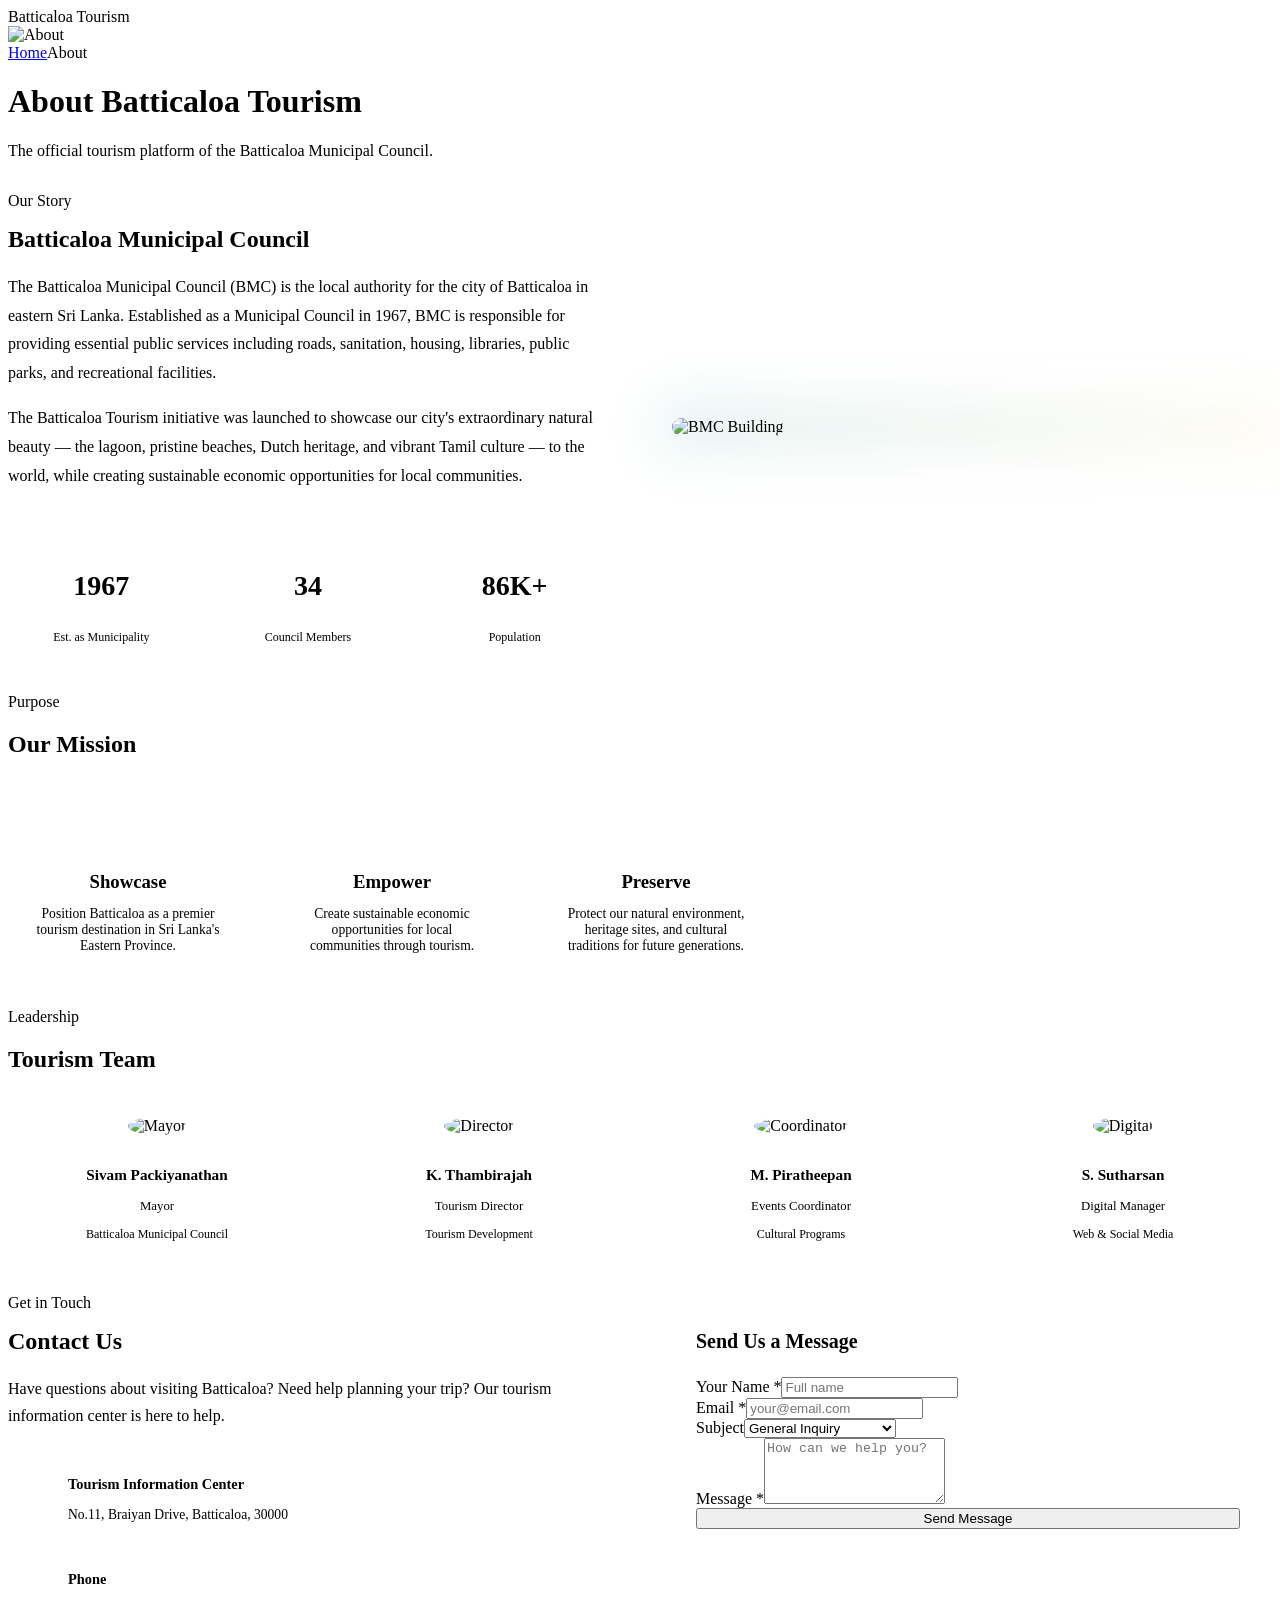
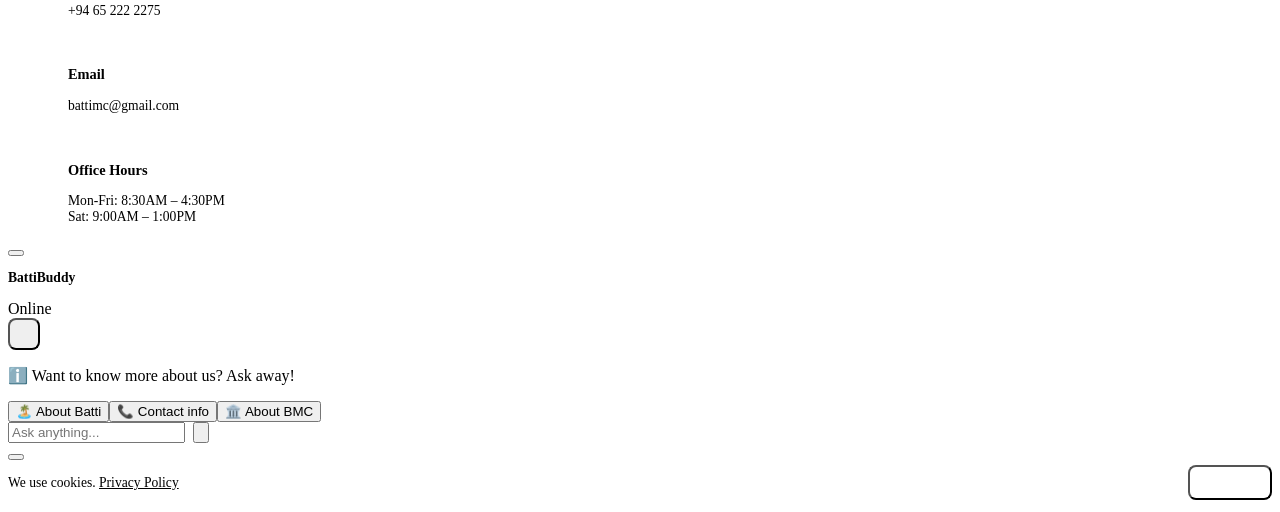
==== about.html @ 3c24117b "Add files via upload" ====
<!DOCTYPE html>
<html lang="en">
<head>
  <meta charset="UTF-8">
  <meta name="viewport" content="width=device-width, initial-scale=1.0">
  <title>About — Batticaloa Tourism</title>
  <link rel="icon" href="data:image/svg+xml,<svg xmlns='http://www.w3.org/2000/svg' viewBox='0 0 100 100'><text y='.9em' font-size='90'>🏝️</text></svg>">
  <link href="https://fonts.googleapis.com/css2?family=Playfair+Display:wght@400;500;600;700;900&display=swap" rel="stylesheet">
  <link href="https://fonts.googleapis.com/css2?family=Source+Sans+3:wght@300;400;500;600;700&display=swap" rel="stylesheet">
  <link rel="stylesheet" href="css/common.css">
</head>
<body>
<div id="loader"><div class="loader-ring"></div><div class="loader-text">Batticaloa Tourism</div></div>
<div id="nav-placeholder"></div>

<div class="page-hero">
  <div class="page-hero-bg"><img src="https://picsum.photos/seed/about-hero-batti/1920/800.jpg" alt="About"></div>
  <div class="page-hero-content">
    <div class="breadcrumb"><a href="index.html">Home</a><span class="iconify" data-icon="lucide:chevron-right" style="font-size:.75rem"></span>About</div>
    <h1>About <span class="text-gradient">Batticaloa Tourism</span></h1>
    <p style="color:var(--text-70);margin-top:.75rem">The official tourism platform of the Batticaloa Municipal Council.</p>
  </div>
</div>

<!-- About BMC -->
<section class="section section-bg-dark">
  <div class="section-container">
    <div style="display:grid;grid-template-columns:1fr 1fr;gap:4rem;align-items:center" class="reveal">
      <div>
        <p class="section-label">Our Story</p>
        <h2 class="section-title" style="text-align:left;margin-top:.75rem">Batticaloa <span class="gradient">Municipal Council</span></h2>
        <p style="color:var(--text-70);margin:1rem 0;line-height:1.8">The Batticaloa Municipal Council (BMC) is the local authority for the city of Batticaloa in eastern Sri Lanka. Established as a Municipal Council in 1967, BMC is responsible for providing essential public services including roads, sanitation, housing, libraries, public parks, and recreational facilities.</p>
        <p style="color:var(--text-70);line-height:1.8">The Batticaloa Tourism initiative was launched to showcase our city's extraordinary natural beauty — the lagoon, pristine beaches, Dutch heritage, and vibrant Tamil culture — to the world, while creating sustainable economic opportunities for local communities.</p>
        <div style="display:grid;grid-template-columns:repeat(3,1fr);gap:1.25rem;margin-top:2rem">
          <div style="text-align:center;padding:1.25rem;background:var(--bg-card);border:1px solid var(--border);border-radius:var(--radius-lg)"><p style="font-family:var(--font-display);font-size:1.75rem;font-weight:700;color:var(--primary-light)">1967</p><p style="font-size:.75rem;color:var(--text-30);margin-top:.25rem">Est. as Municipality</p></div>
          <div style="text-align:center;padding:1.25rem;background:var(--bg-card);border:1px solid var(--border);border-radius:var(--radius-lg)"><p style="font-family:var(--font-display);font-size:1.75rem;font-weight:700;color:var(--primary-light)">34</p><p style="font-size:.75rem;color:var(--text-30);margin-top:.25rem">Council Members</p></div>
          <div style="text-align:center;padding:1.25rem;background:var(--bg-card);border:1px solid var(--border);border-radius:var(--radius-lg)"><p style="font-family:var(--font-display);font-size:1.75rem;font-weight:700;color:var(--primary-light)">86K+</p><p style="font-size:.75rem;color:var(--text-30);margin-top:.25rem">Population</p></div>
        </div>
      </div>
      <div style="position:relative">
        <div style="position:absolute;inset:-1rem;background:linear-gradient(135deg,rgba(14,139,139,.12),rgba(251,191,36,.06));border-radius:1.5rem;filter:blur(25px)"></div>
        <img src="https://picsum.photos/seed/bmc-building/700/500.jpg" alt="BMC Building" style="position:relative;border-radius:1.25rem;width:100%;border:1px solid var(--border)">
      </div>
    </div>
  </div>
</section>

<!-- Our Mission -->
<section class="section section-bg-mid">
  <div class="section-container" style="max-width:48rem">
    <div class="section-header reveal"><p class="section-label">Purpose</p><h2 class="section-title">Our <span class="gradient">Mission</span></h2></div>
    <div style="display:grid;grid-template-columns:repeat(3,1fr);gap:1.5rem" class="reveal">
      <div class="card" style="padding:1.5rem;text-align:center">
        <div style="width:50px;height:50px;border-radius:1rem;background:var(--primary-dim);display:flex;align-items:center;justify-content:center;margin:0 auto 1rem"><span class="iconify text-2xl" data-icon="lucide:eye" style="color:var(--primary-light)"></span></div>
        <h3 style="font-weight:700;margin-bottom:.5rem">Showcase</h3>
        <p style="font-size:.85rem;color:var(--text-50)">Position Batticaloa as a premier tourism destination in Sri Lanka's Eastern Province.</p>
      </div>
      <div class="card" style="padding:1.5rem;text-align:center">
        <div style="width:50px;height:50px;border-radius:1rem;background:var(--primary-dim);display:flex;align-items:center;justify-content:center;margin:0 auto 1rem"><span class="iconify text-2xl" data-icon="lucide:heart-handshake" style="color:var(--primary-light)"></span></div>
        <h3 style="font-weight:700;margin-bottom:.5rem">Empower</h3>
        <p style="font-size:.85rem;color:var(--text-50)">Create sustainable economic opportunities for local communities through tourism.</p>
      </div>
      <div class="card" style="padding:1.5rem;text-align:center">
        <div style="width:50px;height:50px;border-radius:1rem;background:var(--primary-dim);display:flex;align-items:center;justify-content:center;margin:0 auto 1rem"><span class="iconify text-2xl" data-icon="lucide:shield-check" style="color:var(--primary-light)"></span></div>
        <h3 style="font-weight:700;margin-bottom:.5rem">Preserve</h3>
        <p style="font-size:.85rem;color:var(--text-50)">Protect our natural environment, heritage sites, and cultural traditions for future generations.</p>
      </div>
    </div>
  </div>
</section>

<!-- Team -->
<section class="section section-bg-dark">
  <div class="section-container">
    <div class="section-header reveal"><p class="section-label">Leadership</p><h2 class="section-title">Tourism <span class="gradient">Team</span></h2></div>
    <div style="display:grid;grid-template-columns:repeat(4,1fr);gap:1.5rem" class="reveal">
      <div class="card" style="padding:1.5rem;text-align:center">
        <img src="https://picsum.photos/seed/team-mayor/200/200.jpg" alt="Mayor" style="width:80px;height:80px;border-radius:50%;object-fit:cover;margin:0 auto 1rem;border:3px solid var(--border)">
        <h3 style="font-weight:700;font-size:.95rem">Sivam Packiyanathan</h3>
        <p style="font-size:.8rem;color:var(--primary-light);margin-top:.25rem">Mayor</p>
        <p style="font-size:.75rem;color:var(--text-30);margin-top:.25rem">Batticaloa Municipal Council</p>
      </div>
      <div class="card" style="padding:1.5rem;text-align:center">
        <img src="https://picsum.photos/seed/team-director/200/200.jpg" alt="Director" style="width:80px;height:80px;border-radius:50%;object-fit:cover;margin:0 auto 1rem;border:3px solid var(--border)">
        <h3 style="font-weight:700;font-size:.95rem">K. Thambirajah</h3>
        <p style="font-size:.8rem;color:var(--primary-light);margin-top:.25rem">Tourism Director</p>
        <p style="font-size:.75rem;color:var(--text-30);margin-top:.25rem">Tourism Development</p>
      </div>
      <div class="card" style="padding:1.5rem;text-align:center">
        <img src="https://picsum.photos/seed/team-coordinator/200/200.jpg" alt="Coordinator" style="width:80px;height:80px;border-radius:50%;object-fit:cover;margin:0 auto 1rem;border:3px solid var(--border)">
        <h3 style="font-weight:700;font-size:.95rem">M. Piratheepan</h3>
        <p style="font-size:.8rem;color:var(--primary-light);margin-top:.25rem">Events Coordinator</p>
        <p style="font-size:.75rem;color:var(--text-30);margin-top:.25rem">Cultural Programs</p>
      </div>
      <div class="card" style="padding:1.5rem;text-align:center">
        <img src="https://picsum.photos/seed/team-digital/200/200.jpg" alt="Digital" style="width:80px;height:80px;border-radius:50%;object-fit:cover;margin:0 auto 1rem;border:3px solid var(--border)">
        <h3 style="font-weight:700;font-size:.95rem">S. Sutharsan</h3>
        <p style="font-size:.8rem;color:var(--primary-light);margin-top:.25rem">Digital Manager</p>
        <p style="font-size:.75rem;color:var(--text-30);margin-top:.25rem">Web & Social Media</p>
      </div>
    </div>
  </div>
</section>

<!-- Contact -->
<section class="section section-bg-mid" id="contact">
  <div class="section-container">
    <div style="display:grid;grid-template-columns:1fr 1fr;gap:3rem" class="reveal">
      <div>
        <p class="section-label">Get in Touch</p>
        <h2 class="section-title" style="text-align:left;margin-top:.75rem">Contact <span class="gradient">Us</span></h2>
        <p style="color:var(--text-70);margin:1rem 0 2rem;line-height:1.7">Have questions about visiting Batticaloa? Need help planning your trip? Our tourism information center is here to help.</p>
        <div style="display:flex;flex-direction:column;gap:1.25rem">
          <div style="display:flex;align-items:flex-start;gap:1rem">
            <div style="width:44px;height:44px;border-radius:.75rem;background:var(--primary-dim);display:flex;align-items:center;justify-content:center;flex-shrink:0"><span class="iconify text-lg" data-icon="lucide:map-pin" style="color:var(--primary-light)"></span></div>
            <div><p style="font-weight:600;font-size:.9rem">Tourism Information Center</p><p style="font-size:.85rem;color:var(--text-50)">No.11, Braiyan Drive, Batticaloa, 30000</p></div>
          </div>
          <div style="display:flex;align-items:flex-start;gap:1rem">
            <div style="width:44px;height:44px;border-radius:.75rem;background:var(--primary-dim);display:flex;align-items:center;justify-content:center;flex-shrink:0"><span class="iconify text-lg" data-icon="lucide:phone" style="color:var(--primary-light)"></span></div>
            <div><p style="font-weight:600;font-size:.9rem">Phone</p><p style="font-size:.85rem;color:var(--text-50)">+94 65 222 2275</p></div>
          </div>
          <div style="display:flex;align-items:flex-start;gap:1rem">
            <div style="width:44px;height:44px;border-radius:.75rem;background:var(--primary-dim);display:flex;align-items:center;justify-content:center;flex-shrink:0"><span class="iconify text-lg" data-icon="lucide:mail" style="color:var(--primary-light)"></span></div>
            <div><p style="font-weight:600;font-size:.9rem">Email</p><p style="font-size:.85rem;color:var(--text-50)">battimc@gmail.com</p></div>
          </div>
          <div style="display:flex;align-items:flex-start;gap:1rem">
            <div style="width:44px;height:44px;border-radius:.75rem;background:var(--primary-dim);display:flex;align-items:center;justify-content:center;flex-shrink:0"><span class="iconify text-lg" data-icon="lucide:clock" style="color:var(--primary-light)"></span></div>
            <div><p style="font-weight:600;font-size:.9rem">Office Hours</p><p style="font-size:.85rem;color:var(--text-50)">Mon-Fri: 8:30AM – 4:30PM<br>Sat: 9:00AM – 1:00PM</p></div>
          </div>
        </div>
      </div>
      <div class="card" style="padding:2rem">
        <h3 style="font-family:var(--font-display);font-size:1.25rem;font-weight:700;margin-bottom:1.5rem">Send Us a Message</h3>
        <div class="form-group"><label class="form-label">Your Name *</label><input type="text" class="form-input" placeholder="Full name" required></div>
        <div class="form-group"><label class="form-label">Email *</label><input type="email" class="form-input" placeholder="your@email.com" required></div>
        <div class="form-group"><label class="form-label">Subject</label><select class="form-select"><option>General Inquiry</option><option>Trip Planning Help</option><option>Events Information</option><option>Partnership / Media</option><option>Complaint / Feedback</option></select></div>
        <div class="form-group"><label class="form-label">Message *</label><textarea class="form-textarea" rows="4" placeholder="How can we help you?" required></textarea></div>
        <button class="btn btn-primary" style="width:100%;justify-content:center" onclick="this.textContent='Message Sent! ✅';this.disabled=true;this.style.background='var(--primary-mid)'">Send Message</button>
      </div>
    </div>
  </div>
</section>

<div id="footer-placeholder"></div>
<button class="ai-fab" id="aiFab" aria-label="AI Travel Assistant"><span class="ai-fab-pulse"></span><span class="iconify" id="aiFabIcon" data-icon="lucide:bot"></span></button>
<div class="ai-chat" id="aiChat"><div class="ai-header"><div class="ai-header-left"><div class="ai-avatar"><span class="iconify text-white text-sm" data-icon="lucide:bot"></span></div><div><p style="font-weight:600;font-size:.85rem">BattiBuddy</p><div class="ai-status"><span class="ai-status-dot"></span>Online</div></div></div><button onclick="toggleAI()" style="width:32px;height:32px;border-radius:8px;display:flex;align-items:center;justify-content:center;color:var(--text-50)"><span class="iconify" data-icon="lucide:x"></span></button></div><div class="ai-messages" id="aiMessages"><div class="ai-msg bot"><p>ℹ️ Want to know more about us? Ask away!</p></div></div><div class="ai-suggestions" id="aiSuggestions"><button class="ai-chip" onclick="sendAI('Tell me about Batticaloa')">🏝️ About Batti</button><button class="ai-chip" onclick="sendAI('How do I contact you?')">📞 Contact info</button><button class="ai-chip" onclick="sendAI('Who runs this website?')">🏛️ About BMC</button></div><div class="ai-input-bar"><form onsubmit="handleAISend(event)" style="display:flex;gap:.5rem;width:100%"><input type="text" id="aiInput" placeholder="Ask anything..." class="ai-input"><button type="submit" class="ai-send"><span class="iconify text-white" data-icon="lucide:send"></span></button></form></div></div>
<button class="back-top" id="backTop"><span class="iconify" data-icon="lucide:chevron-up"></span></button>
<div class="cookie-bar" id="cookieBar"><div style="max-width:80rem;margin:0 auto;display:flex;align-items:center;justify-content:space-between;gap:1rem;flex-wrap:wrap"><p style="font-size:.85rem;color:var(--text-50)">We use cookies. <a href="#" style="color:var(--primary-light);text-decoration:underline">Privacy Policy</a></p><button style="padding:.5rem 1.25rem;background:var(--primary);color:#fff;font-size:.85rem;font-weight:600;border-radius:.5rem;cursor:pointer">Got it!</button></div></div>

<script src="https://code.iconify.design/3/3.1.0/iconify.min.js"></script>
<script src="js/common.js"></script>
<script src="js/ai-chat.js"></script>
</body>
</html>
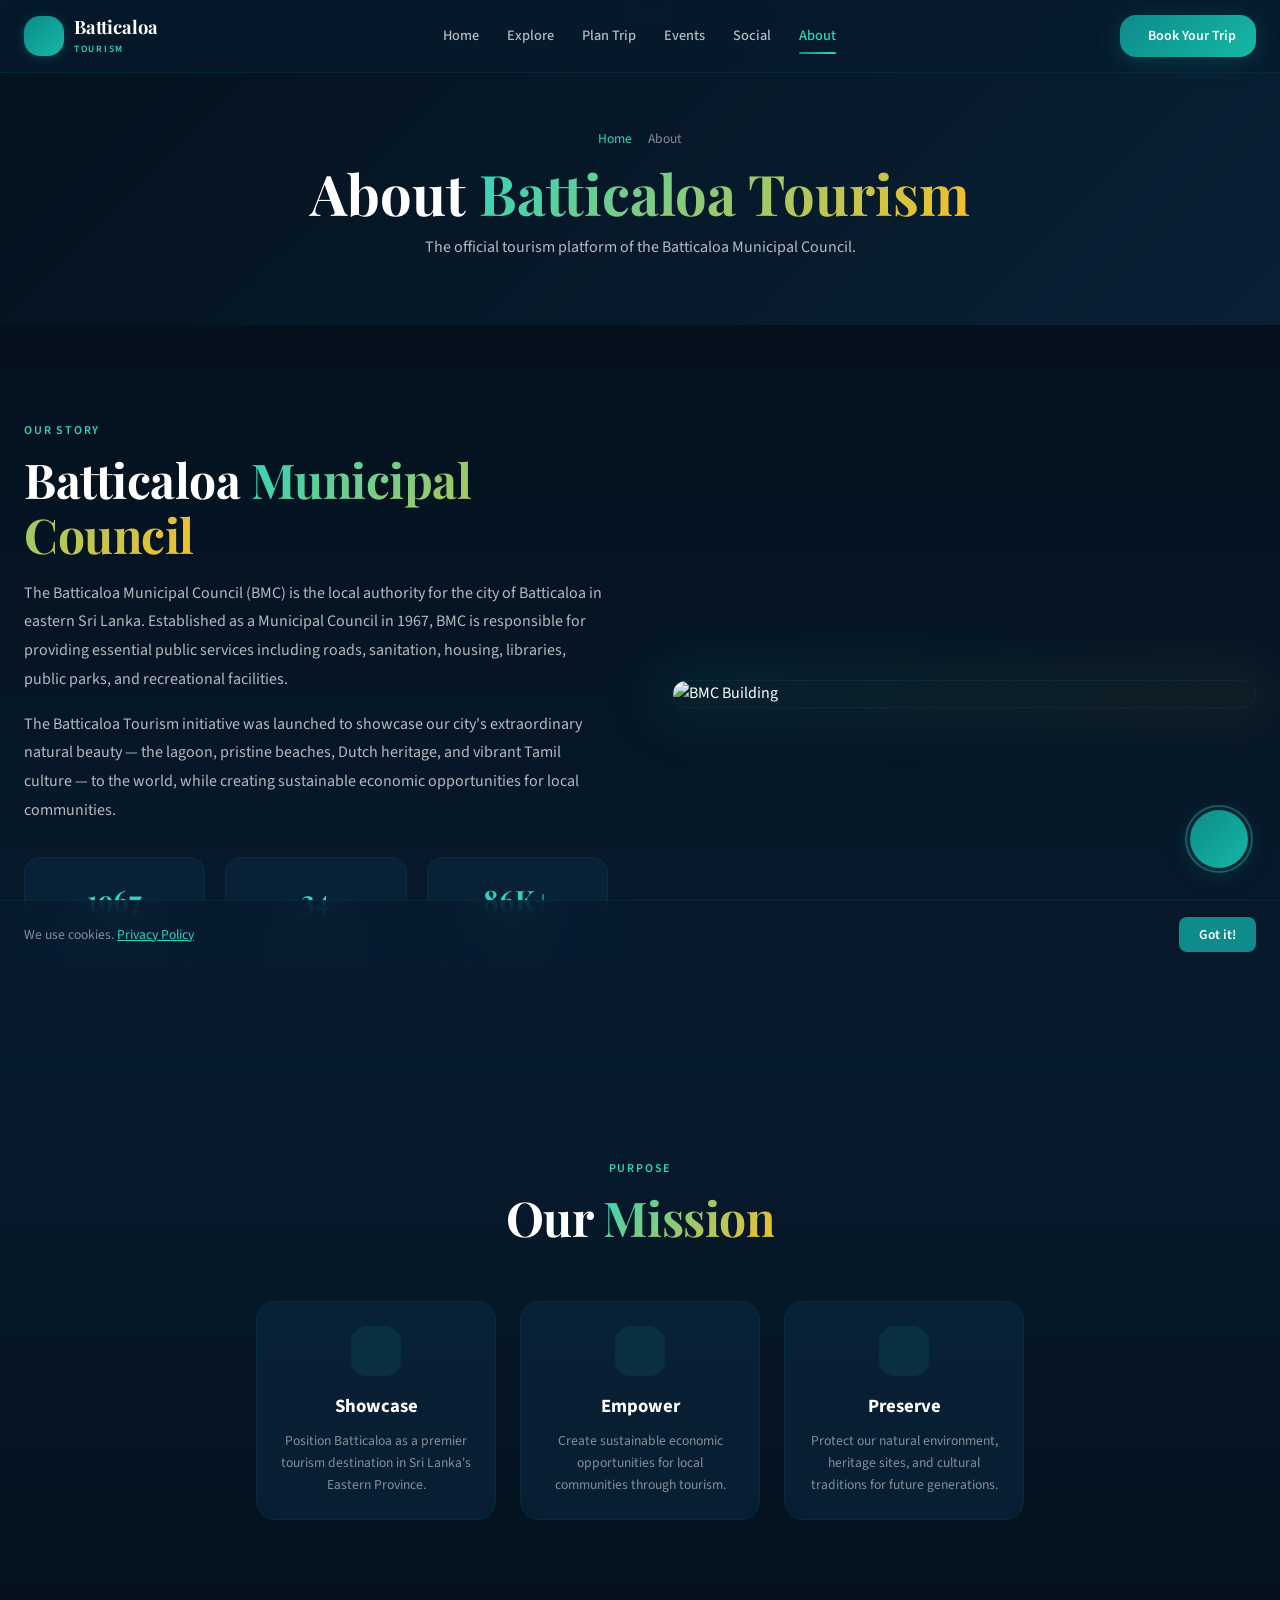
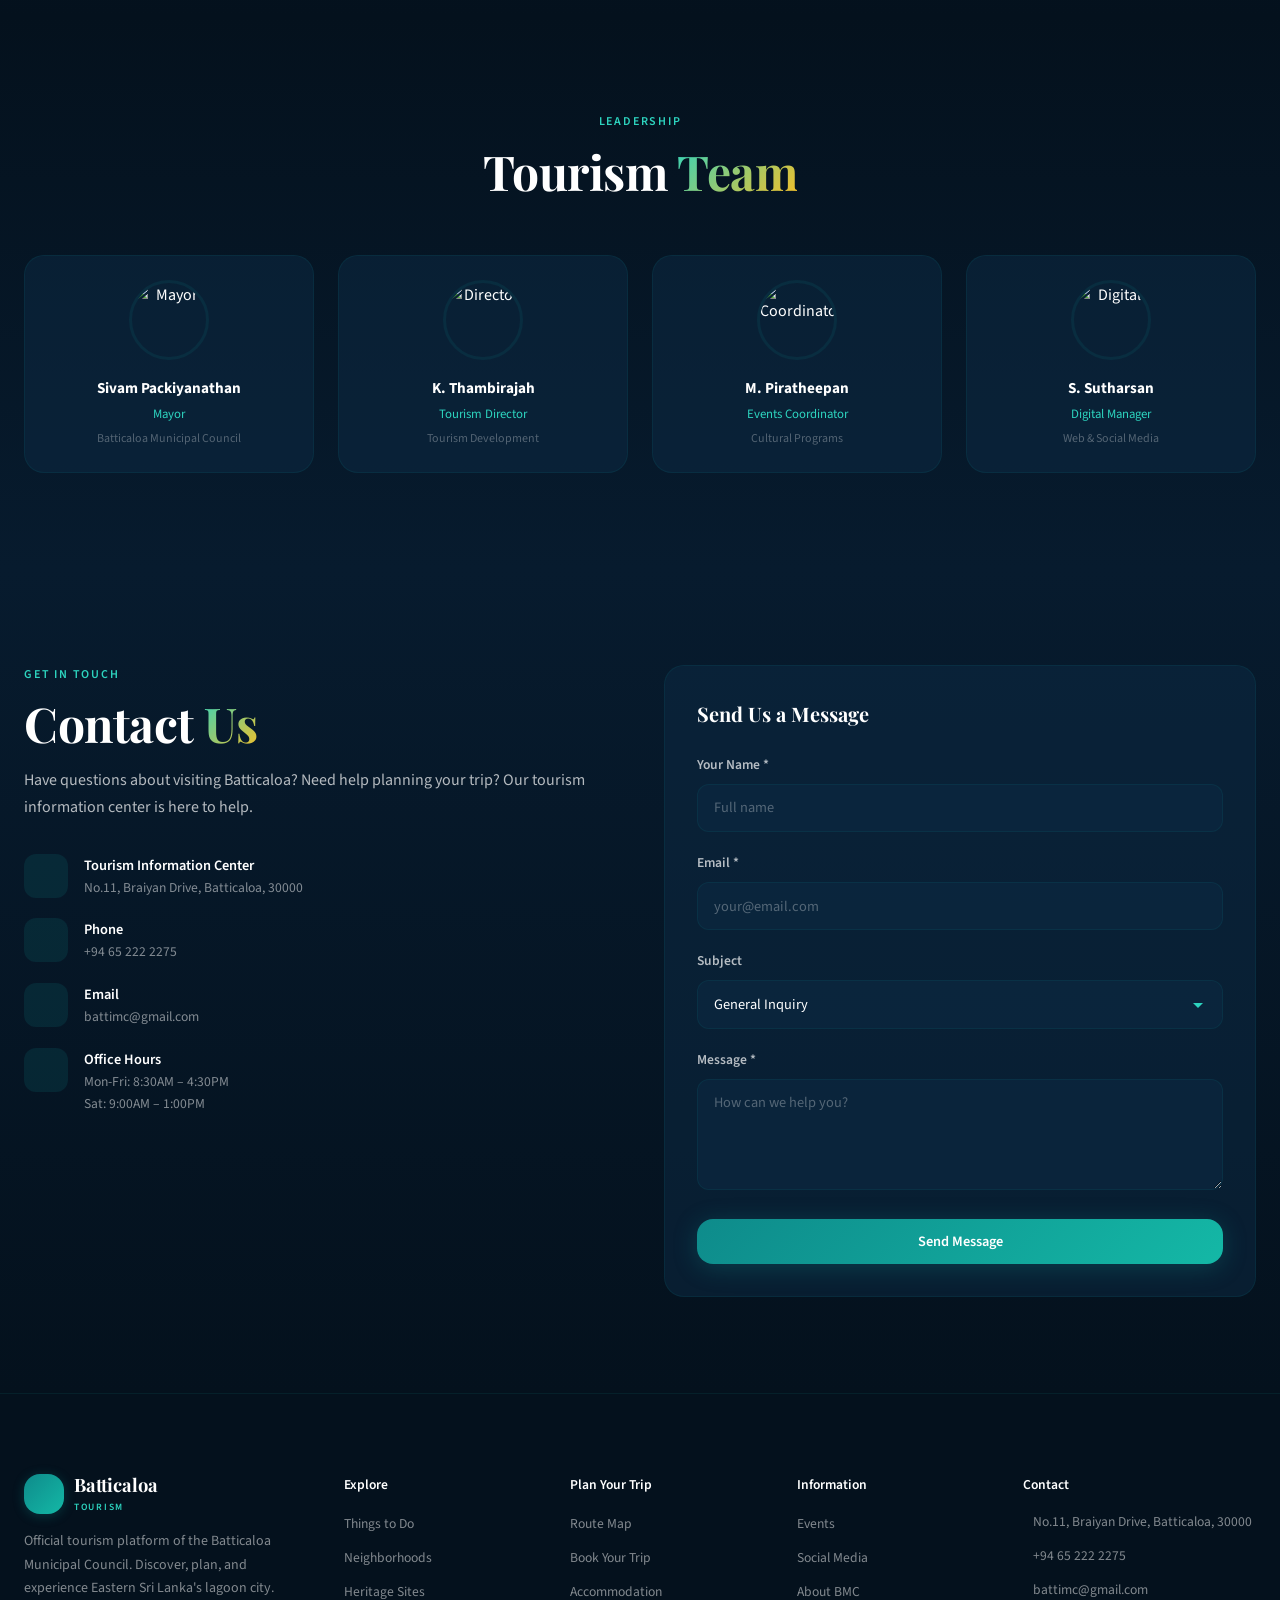
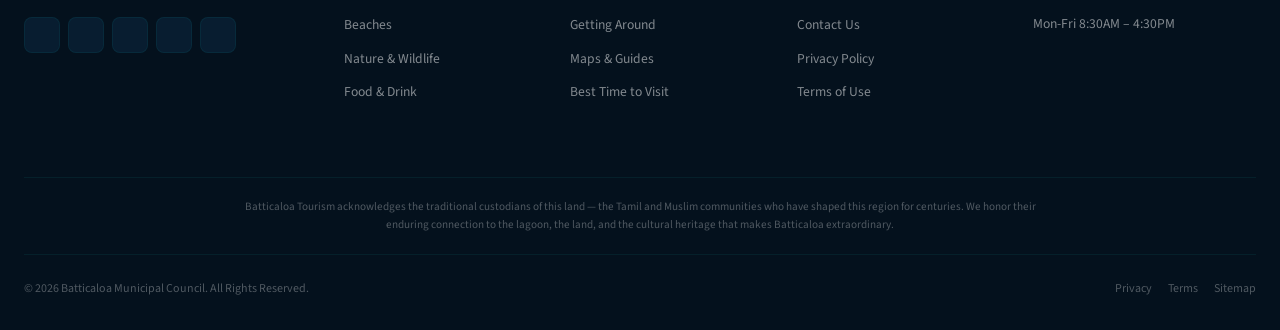
==== commit 99846869: "Fix HTML encoding issues in about.html" ====
--- a/about.html
+++ b/about.html
@@ -7,7 +7,7 @@
   <link rel="icon" href="data:image/svg+xml,<svg xmlns='http://www.w3.org/2000/svg' viewBox='0 0 100 100'><text y='.9em' font-size='90'>🏝️</text></svg>">
   <link href="https://fonts.googleapis.com/css2?family=Playfair+Display:wght@400;500;600;700;900&display=swap" rel="stylesheet">
   <link href="https://fonts.googleapis.com/css2?family=Source+Sans+3:wght@300;400;500;600;700&display=swap" rel="stylesheet">
-  <link rel="stylesheet" href="css/common.css">
+  <link rel="stylesheet" href="Common.css">
 </head>
 <body>
 <div id="loader"><div class="loader-ring"></div><div class="loader-text">Batticaloa Tourism</div></div>
@@ -148,7 +148,7 @@
 <div class="cookie-bar" id="cookieBar"><div style="max-width:80rem;margin:0 auto;display:flex;align-items:center;justify-content:space-between;gap:1rem;flex-wrap:wrap"><p style="font-size:.85rem;color:var(--text-50)">We use cookies. <a href="#" style="color:var(--primary-light);text-decoration:underline">Privacy Policy</a></p><button style="padding:.5rem 1.25rem;background:var(--primary);color:#fff;font-size:.85rem;font-weight:600;border-radius:.5rem;cursor:pointer">Got it!</button></div></div>
 
 <script src="https://code.iconify.design/3/3.1.0/iconify.min.js"></script>
-<script src="js/common.js"></script>
-<script src="js/ai-chat.js"></script>
+<script src="common.js"></script>
+<script src="ai-chat.js"></script>
 </body>
-</html>+</html>
--- a/Common.css
+++ b/Common.css
@@ -0,0 +1,406 @@
+/* ============================================
+   BATTICALOA TOURISM — COMMON STYLES
+   Theme: Teal Ocean + Coral Sunset
+   ============================================ */
+
+/* ---------- CSS Variables ---------- */
+:root {
+  --bg-darkest: #04111D;
+  --bg-dark: #071B2E;
+  --bg-medium: #0C2A45;
+  --bg-card: rgba(12,42,69,0.5);
+  --primary: #0E8B8B;
+  --primary-mid: #14B8A6;
+  --primary-light: #2DD4BF;
+  --primary-glow: #5EEAD4;
+  --primary-dim: rgba(14,139,139,0.15);
+  --accent: #F97316;
+  --accent-light: #FB923C;
+  --accent-warm: #FBBF24;
+  --accent-dim: rgba(249,115,22,0.15);
+  --rose: #FB7185;
+  --text: #FFFFFF;
+  --text-70: rgba(255,255,255,0.7);
+  --text-50: rgba(255,255,255,0.5);
+  --text-30: rgba(255,255,255,0.3);
+  --border: rgba(14,139,139,0.12);
+  --border-hover: rgba(20,184,166,0.3);
+  --glass: rgba(7,27,46,0.8);
+  --glass-light: rgba(12,42,69,0.6);
+  --radius-sm: 0.5rem;
+  --radius-md: 0.75rem;
+  --radius-lg: 1rem;
+  --radius-xl: 1.25rem;
+  --radius-2xl: 1.5rem;
+  --radius-full: 9999px;
+  --shadow-glow: 0 4px 25px rgba(14,139,139,0.3);
+  --shadow-accent: 0 4px 25px rgba(249,115,22,0.3);
+  --transition: all 0.3s ease;
+  --font-display: 'Playfair Display', serif;
+  --font-body: 'Source Sans 3', sans-serif;
+}
+
+/* ---------- Reset & Base ---------- */
+*,*::before,*::after{margin:0;padding:0;box-sizing:border-box}
+html{scroll-behavior:smooth}
+body{font-family:var(--font-body);background:var(--bg-darkest);color:var(--text);overflow-x:hidden;line-height:1.6}
+img{max-width:100%;display:block}
+a{text-decoration:none;color:inherit}
+button{cursor:pointer;border:none;background:none;font-family:inherit;color:inherit}
+input,select,textarea{font-family:inherit;outline:none}
+ul{list-style:none}
+
+/* ---------- Scrollbar ---------- */
+::-webkit-scrollbar{width:8px}
+::-webkit-scrollbar-track{background:var(--bg-dark)}
+::-webkit-scrollbar-thumb{background:var(--primary);border-radius:4px}
+::-webkit-scrollbar-thumb:hover{background:var(--primary-mid)}
+
+/* ---------- Loader ---------- */
+#loader{position:fixed;inset:0;z-index:9999;background:var(--bg-darkest);display:flex;flex-direction:column;align-items:center;justify-content:center;gap:1.5rem;transition:opacity .6s,visibility .6s}
+#loader.hidden{opacity:0;visibility:hidden;pointer-events:none}
+.loader-ring{width:50px;height:50px;border:3px solid var(--primary-dim);border-top-color:var(--primary-light);border-radius:50%;animation:spin 1s linear infinite}
+.loader-text{font-family:var(--font-display);font-size:1.1rem;color:var(--primary-light);letter-spacing:.05em}
+@keyframes spin{to{transform:rotate(360deg)}}
+
+/* ---------- Navigation ---------- */
+.nav-glass{position:fixed;top:0;left:0;right:0;z-index:50;background:var(--glass);backdrop-filter:blur(16px);-webkit-backdrop-filter:blur(16px);border-bottom:1px solid var(--border);transition:var(--transition)}
+.nav-glass.scrolled{background:rgba(4,17,29,0.95);box-shadow:0 4px 30px rgba(0,0,0,.3)}
+.nav-inner{max-width:80rem;margin:0 auto;padding:0 1.5rem;display:flex;align-items:center;justify-content:space-between;height:72px}
+.nav-logo{display:flex;align-items:center;gap:.625rem;text-decoration:none}
+.nav-logo-icon{width:40px;height:40px;border-radius:var(--radius-lg);background:linear-gradient(135deg,var(--primary),var(--primary-mid));display:flex;align-items:center;justify-content:center;box-shadow:0 2px 12px rgba(14,139,139,.3)}
+.nav-logo-text{font-family:var(--font-display);font-size:1.15rem;font-weight:700;color:var(--text);line-height:1}
+.nav-logo-sub{display:block;font-size:.6rem;font-weight:600;letter-spacing:.18em;text-transform:uppercase;color:var(--primary-light);line-height:1;margin-top:2px}
+.nav-links{display:flex;align-items:center;gap:.25rem}
+.nav-link{position:relative;padding:.5rem .75rem;color:var(--text-70);font-weight:500;font-size:.9rem;transition:color .3s;border-radius:var(--radius-sm)}
+.nav-link:hover,.nav-link.active{color:var(--primary-light)}
+.nav-link::after{content:'';position:absolute;bottom:2px;left:.75rem;right:.75rem;height:2px;background:linear-gradient(to right,var(--primary),var(--primary-light));border-radius:1px;transform:scaleX(0);transition:transform .3s}
+.nav-link:hover::after,.nav-link.active::after{transform:scaleX(1)}
+
+/* Mega Menu */
+.nav-item{position:relative}
+.mega-menu{position:absolute;top:calc(100% + 8px);left:50%;transform:translateX(-50%) translateY(8px);min-width:560px;background:rgba(7,27,46,.97);backdrop-filter:blur(20px);border:1px solid var(--border-hover);border-radius:var(--radius-xl);padding:1rem;opacity:0;visibility:hidden;transition:all .25s ease;box-shadow:0 20px 60px rgba(0,0,0,.5);z-index:100;pointer-events:none}
+.nav-item:hover .mega-menu{opacity:1;visibility:visible;transform:translateX(-50%) translateY(0);pointer-events:auto}
+.mega-grid{display:grid;grid-template-columns:1fr 1fr;gap:.25rem}
+.mega-link{display:flex;align-items:center;gap:.65rem;padding:.6rem .75rem;border-radius:var(--radius-sm);color:var(--text-70);font-size:.875rem;transition:var(--transition)}
+.mega-link:hover{background:var(--primary-dim);color:var(--primary-light)}
+.mega-link .iconify{font-size:1.15rem;color:var(--primary-mid);flex-shrink:0}
+
+/* Nav CTA */
+.nav-cta{display:inline-flex;align-items:center;gap:.5rem;padding:.6rem 1.25rem;background:linear-gradient(135deg,var(--primary),var(--primary-mid));color:#fff;font-size:.875rem;font-weight:600;border-radius:var(--radius-lg);transition:var(--transition);box-shadow:var(--shadow-glow);white-space:nowrap}
+.nav-cta:hover{background:linear-gradient(135deg,var(--primary-mid),var(--primary-light));box-shadow:0 6px 30px rgba(14,139,139,.4);transform:translateY(-1px)}
+
+/* Hamburger */
+.hamburger{display:none;width:40px;height:40px;align-items:center;justify-content:center;color:var(--text);font-size:1.5rem}
+
+/* ---------- Mobile Menu ---------- */
+.mobile-menu{position:fixed;inset:0;z-index:90;background:rgba(4,17,29,.98);backdrop-filter:blur(20px);transform:translateX(100%);transition:transform .4s cubic-bezier(.4,0,.2,1);overflow-y:auto;padding:5rem 1.5rem 2rem}
+.mobile-menu.open{transform:translateX(0)}
+.mobile-close{position:absolute;top:1.5rem;right:1.5rem;width:40px;height:40px;display:flex;align-items:center;justify-content:center;color:var(--text);font-size:1.5rem}
+.mobile-link{display:block;padding:.85rem 0;font-size:1.05rem;font-weight:600;color:var(--text);border-bottom:1px solid var(--border)}
+.mobile-accordion{border-bottom:1px solid var(--border)}
+.mobile-acc-btn{width:100%;display:flex;justify-content:space-between;align-items:center;padding:.85rem 0;font-size:1.05rem;font-weight:600;color:var(--text)}
+.mobile-acc-btn .iconify{color:var(--primary-light);transition:transform .3s}
+.mobile-acc-btn.open .iconify{transform:rotate(180deg)}
+.mobile-acc-body{max-height:0;overflow:hidden;transition:max-height .4s ease}
+.mobile-acc-body.open{max-height:400px}
+.mobile-sub{display:block;padding:.55rem 0 .55rem 1rem;font-size:.95rem;color:var(--text-70);transition:color .2s}
+.mobile-sub:hover{color:var(--primary-light)}
+.mobile-cta{display:flex;align-items:center;justify-content:center;gap:.5rem;width:100%;padding:.85rem;margin-top:1.5rem;background:linear-gradient(135deg,var(--primary),var(--primary-mid));color:#fff;font-weight:600;border-radius:var(--radius-lg)}
+
+/* ---------- Hero Slider ---------- */
+.hero-slider{position:relative;width:100%;height:100vh;min-height:600px;max-height:950px;overflow:hidden}
+.slide{position:absolute;inset:0;opacity:0;transition:opacity 1.2s ease-in-out;z-index:0}
+.slide.active{opacity:1;z-index:1}
+.slide video,.slide img{width:100%;height:100%;object-fit:cover}
+.slide-overlay{position:absolute;inset:0;background:linear-gradient(135deg,rgba(4,17,29,.88) 0%,rgba(12,42,69,.45) 50%,rgba(4,17,29,.75) 100%)}
+.slide-content{position:relative;z-index:2;height:100%;display:flex;flex-direction:column;justify-content:center;align-items:center;text-align:center;padding:0 1.5rem;max-width:900px;margin:0 auto}
+.slide-label{font-size:.75rem;font-weight:600;letter-spacing:.15em;text-transform:uppercase;color:var(--primary-light);margin-bottom:1rem;animation:fadeUp .8s ease-out both}
+.slide-title{font-family:var(--font-display);font-size:clamp(2.5rem,7vw,5.5rem);font-weight:700;line-height:1.05;letter-spacing:-.02em;background:linear-gradient(135deg,var(--primary-light),var(--accent-warm));-webkit-background-clip:text;-webkit-text-fill-color:transparent;background-clip:text;animation:fadeUp .8s .15s ease-out both}
+.slide-desc{font-size:clamp(1rem,2.2vw,1.25rem);color:var(--text-70);max-width:580px;margin-top:1rem;animation:fadeUp .8s .3s ease-out both}
+.slide-cta{margin-top:2rem;animation:fadeUp .8s .45s ease-out both;display:flex;gap:.75rem;flex-wrap:wrap;justify-content:center}
+@keyframes fadeUp{from{opacity:0;transform:translateY(30px)}to{opacity:1;transform:translateY(0)}}
+
+.slider-dots{position:absolute;bottom:2rem;left:50%;transform:translateX(-50%);z-index:10;display:flex;gap:.625rem}
+.slider-dot{width:10px;height:10px;border-radius:50%;background:rgba(255,255,255,.25);cursor:pointer;transition:var(--transition)}
+.slider-dot.active{background:var(--primary-light);transform:scale(1.4);box-shadow:0 0 12px rgba(45,212,191,.5)}
+.slider-arrows{position:absolute;top:50%;width:100%;display:flex;justify-content:space-between;padding:0 1.5rem;z-index:10;transform:translateY(-50%);pointer-events:none}
+.slider-arrow{pointer-events:all;width:46px;height:46px;border-radius:50%;background:rgba(14,139,139,.35);backdrop-filter:blur(8px);border:1px solid rgba(45,212,191,.25);color:#fff;display:flex;align-items:center;justify-content:center;transition:var(--transition)}
+.slider-arrow:hover{background:rgba(14,139,139,.7);border-color:var(--primary-light);transform:scale(1.08)}
+.scroll-hint{position:absolute;bottom:2rem;left:50%;transform:translateX(-50%);z-index:10;display:flex;flex-direction:column;align-items:center;gap:.4rem;animation:bounce 2s infinite}
+.scroll-hint span:first-child{font-size:.65rem;color:var(--text-30);letter-spacing:.15em;text-transform:uppercase}
+@keyframes bounce{0%,100%{transform:translateX(-50%) translateY(0)}50%{transform:translateX(-50%) translateY(8px)}}
+
+/* ---------- Section Styles ---------- */
+.section{padding:6rem 1.5rem;position:relative;overflow:hidden}
+.section-bg-dark{background:linear-gradient(180deg,var(--bg-darkest),var(--bg-dark))}
+.section-bg-mid{background:linear-gradient(180deg,var(--bg-dark),var(--bg-darkest))}
+.section-glow{position:absolute;width:500px;height:500px;border-radius:50%;filter:blur(120px);opacity:.08;pointer-events:none}
+.section-container{max-width:80rem;margin:0 auto;position:relative;z-index:1}
+.section-header{text-align:center;margin-bottom:3.5rem}
+.section-label{font-size:.75rem;font-weight:600;letter-spacing:.15em;text-transform:uppercase;color:var(--primary-light);margin-bottom:.75rem}
+.section-title{font-family:var(--font-display);font-size:clamp(1.875rem,4vw,3rem);font-weight:700;line-height:1.15;letter-spacing:-.01em}
+.section-title .gradient{background:linear-gradient(135deg,var(--primary-light),var(--accent-warm));-webkit-background-clip:text;-webkit-text-fill-color:transparent;background-clip:text}
+.section-desc{font-size:1.05rem;color:var(--text-70);max-width:600px;margin:1rem auto 0;line-height:1.7}
+.section-header-left .section-desc{margin:1rem 0 0}
+
+/* ---------- Buttons ---------- */
+.btn{display:inline-flex;align-items:center;gap:.5rem;padding:.75rem 1.75rem;font-size:.9rem;font-weight:600;border-radius:var(--radius-lg);transition:var(--transition);white-space:nowrap}
+.btn-primary{background:linear-gradient(135deg,var(--primary),var(--primary-mid));color:#fff;box-shadow:var(--shadow-glow)}
+.btn-primary:hover{background:linear-gradient(135deg,var(--primary-mid),var(--primary-light));box-shadow:0 6px 30px rgba(14,139,139,.4);transform:translateY(-2px)}
+.btn-accent{background:linear-gradient(135deg,var(--accent),var(--accent-light));color:#fff;box-shadow:var(--shadow-accent)}
+.btn-accent:hover{background:linear-gradient(135deg,var(--accent-light),#FDBA74);transform:translateY(-2px)}
+.btn-outline{background:rgba(255,255,255,.08);border:1px solid rgba(255,255,255,.15);color:var(--text);backdrop-filter:blur(8px)}
+.btn-outline:hover{background:rgba(255,255,255,.15);border-color:rgba(255,255,255,.25)}
+.btn-ghost{color:var(--primary-light);font-weight:600;font-size:.875rem}
+.btn-ghost:hover{color:var(--primary-glow)}
+.btn-ghost .iconify{transition:transform .2s}
+.btn-ghost:hover .iconify{transform:translateX(3px)}
+.btn-sm{padding:.5rem 1.25rem;font-size:.825rem;border-radius:var(--radius-md)}
+.btn-lg{padding:1rem 2.25rem;font-size:1rem}
+
+/* ---------- Cards ---------- */
+.card{background:var(--bg-card);border:1px solid var(--border);border-radius:var(--radius-xl);overflow:hidden;transition:var(--transition)}
+.card:hover{transform:translateY(-6px);border-color:var(--border-hover);box-shadow:0 16px 48px rgba(14,139,139,.1)}
+.card:hover .card-img{transform:scale(1.06)}
+.card-img-wrap{overflow:hidden}
+.card-img{width:100%;height:100%;object-fit:cover;transition:transform .7s ease}
+.card-body{padding:1.5rem}
+.card-tag{display:inline-flex;align-items:center;gap:.4rem;font-size:.7rem;font-weight:600;letter-spacing:.1em;text-transform:uppercase;color:var(--primary-light);margin-bottom:.6rem}
+.card-title{font-family:var(--font-display);font-size:1.2rem;font-weight:700;margin-bottom:.5rem}
+.card-text{font-size:.875rem;color:var(--text-50);line-height:1.65}
+
+/* ---------- Offer Hero Card ---------- */
+.offer-hero{position:relative;border-radius:var(--radius-2xl);overflow:hidden;aspect-ratio:21/9;cursor:pointer}
+.offer-hero img{width:100%;height:100%;object-fit:cover;transition:transform .7s ease}
+.offer-hero:hover img{transform:scale(1.04)}
+.offer-hero-overlay{position:absolute;inset:0;background:linear-gradient(to top,rgba(4,17,29,.95) 0%,rgba(4,17,29,.2) 60%,transparent 100%);display:flex;flex-direction:column;justify-content:flex-end;padding:2rem}
+.offer-badge{display:inline-flex;align-items:center;gap:.4rem;padding:.3rem .75rem;background:var(--accent-dim);border:1px solid rgba(249,115,22,.3);color:var(--accent);font-size:.7rem;font-weight:600;border-radius:var(--radius-full);width:fit-content;margin-bottom:.75rem}
+
+/* ---------- Event Card ---------- */
+.event-card{background:var(--bg-card);border:1px solid var(--border);border-radius:var(--radius-xl);overflow:hidden;transition:var(--transition)}
+.event-card:hover{border-color:var(--border-hover);transform:translateY(-4px);box-shadow:0 12px 36px rgba(14,139,139,.08)}
+.event-img{overflow:hidden;aspect-ratio:16/9}
+.event-img img{width:100%;height:100%;object-fit:cover;transition:transform .6s ease}
+.event-card:hover .event-img img{transform:scale(1.05)}
+.event-body{padding:1.25rem}
+.event-date-box{display:inline-flex;flex-direction:column;align-items:center;min-width:60px;padding:.5rem .6rem;background:linear-gradient(135deg,var(--primary),rgba(14,139,139,.5));border-radius:var(--radius-md);text-align:center}
+.event-date-day{font-size:1.35rem;font-weight:700;color:var(--accent-warm);line-height:1}
+.event-date-month{font-size:.65rem;font-weight:600;color:var(--text-50);margin-top:2px}
+.event-date-year{font-size:.55rem;color:var(--text-30)}
+.event-tag{font-size:.65rem;font-weight:600;letter-spacing:.1em;text-transform:uppercase;color:var(--primary-light)}
+.event-title{font-family:var(--font-display);font-size:1.1rem;font-weight:700;margin:.35rem 0 .4rem}
+.event-desc{font-size:.825rem;color:var(--text-50);line-height:1.6}
+.event-meta{display:flex;gap:.75rem;margin-top:.6rem;font-size:.7rem;color:var(--text-30)}
+.event-meta span{display:flex;align-items:center;gap:.3rem}
+
+/* ---------- Neighborhood Card ---------- */
+.neighborhood-card{position:relative;border-radius:var(--radius-xl);overflow:hidden;cursor:pointer}
+.neighborhood-card img{width:100%;height:100%;object-fit:cover;transition:transform .7s ease}
+.neighborhood-card:hover img{transform:scale(1.08)}
+.neighborhood-overlay{position:absolute;inset:0;background:linear-gradient(to top,rgba(4,17,29,.95) 0%,rgba(4,17,29,.25) 55%,transparent 100%);display:flex;flex-direction:column;justify-content:flex-end;padding:1.25rem;transition:background .3s}
+.neighborhood-card:hover .neighborhood-overlay{background:linear-gradient(to top,rgba(4,17,29,.98) 0%,rgba(14,139,139,.2) 55%,transparent 100%)}
+
+/* ---------- Map ---------- */
+.map-container{position:relative;background:var(--bg-card);border:1px solid var(--border);border-radius:var(--radius-2xl);overflow:hidden}
+.map-pin{position:absolute;cursor:pointer;transition:transform .2s;z-index:5}
+.map-pin:hover{transform:scale(1.3)}
+.map-pin-dot{width:16px;height:16px;background:var(--primary-light);border-radius:50%;border:3px solid #fff;box-shadow:0 2px 10px rgba(45,212,191,.5)}
+.map-pin-pulse{position:absolute;inset:-8px;border-radius:50%;border:2px solid rgba(45,212,191,.35);animation:mpulse 2s infinite}
+@keyframes mpulse{0%{transform:scale(1);opacity:1}100%{transform:scale(1.5);opacity:0}}
+.map-info-panel{position:absolute;bottom:1.25rem;left:1.25rem;right:1.25rem;background:rgba(4,17,29,.95);backdrop-filter:blur(16px);border:1px solid var(--border-hover);border-radius:var(--radius-xl);padding:1.25rem;z-index:10;transform:translateY(16px);opacity:0;transition:all .3s;pointer-events:none}
+.map-info-panel.show{transform:translateY(0);opacity:1;pointer-events:auto}
+
+/* ---------- Social Cards ---------- */
+.social-platform-card{background:var(--bg-card);border:1px solid var(--border);border-radius:var(--radius-xl);padding:1.5rem;display:flex;align-items:center;gap:1rem;transition:var(--transition)}
+.social-platform-card:hover{border-color:var(--border-hover);transform:translateY(-3px)}
+
+/* TikTok */
+.tiktok-grid{display:grid;grid-template-columns:repeat(2,1fr);gap:1rem}
+.tiktok-card{background:var(--bg-card);border:1px solid var(--border);border-radius:var(--radius-xl);overflow:hidden;transition:var(--transition)}
+.tiktok-card:hover{border-color:var(--border-hover);transform:translateY(-4px);box-shadow:0 12px 36px rgba(14,139,139,.1)}
+.tiktok-video{position:relative;aspect-ratio:9/16;background:var(--bg-dark);overflow:hidden;cursor:pointer}
+.tiktok-video img{width:100%;height:100%;object-fit:cover}
+.tiktok-play{position:absolute;inset:0;display:flex;align-items:center;justify-content:center;background:rgba(0,0,0,.3);opacity:0;transition:opacity .3s}
+.tiktok-card:hover .tiktok-play{opacity:1}
+.tiktok-play-btn{width:56px;height:56px;border-radius:50%;background:rgba(255,255,255,.2);backdrop-filter:blur(8px);display:flex;align-items:center;justify-content:center}
+.tiktok-info{padding:1rem}
+.tiktok-caption{font-size:.8rem;color:var(--text-70);line-height:1.5;display:-webkit-box;-webkit-line-clamp:2;-webkit-box-orient:vertical;overflow:hidden}
+.tiktok-stats{display:flex;gap:1rem;margin-top:.6rem;font-size:.75rem;color:var(--text-30)}
+.tiktok-stats span{display:flex;align-items:center;gap:.3rem}
+
+/* Instagram */
+.ig-grid{display:grid;grid-template-columns:repeat(4,1fr);gap:.5rem}
+.ig-item{position:relative;aspect-ratio:1;border-radius:var(--radius-md);overflow:hidden;cursor:pointer}
+.ig-item img{width:100%;height:100%;object-fit:cover;transition:transform .5s ease}
+.ig-item:hover img{transform:scale(1.08)}
+.ig-item-overlay{position:absolute;inset:0;background:rgba(4,17,29,.7);display:flex;align-items:center;justify-content:center;gap:1.25rem;opacity:0;transition:opacity .3s}
+.ig-item:hover .ig-item-overlay{opacity:1}
+.ig-stat{display:flex;align-items:center;gap:.35rem;font-size:.85rem;font-weight:600;color:#fff}
+
+/* ---------- Book Form ---------- */
+.form-group{margin-bottom:1.25rem}
+.form-label{display:block;font-size:.85rem;font-weight:600;color:var(--text-70);margin-bottom:.5rem}
+.form-input,.form-select,.form-textarea{width:100%;padding:.8rem 1rem;background:var(--bg-card);border:1px solid var(--border);border-radius:var(--radius-md);color:var(--text);font-size:.9rem;transition:var(--transition)}
+.form-input:focus,.form-select:focus,.form-textarea:focus{border-color:var(--primary-mid);box-shadow:0 0 0 3px var(--primary-dim)}
+.form-input::placeholder,.form-textarea::placeholder{color:var(--text-30)}
+.form-select{appearance:none;background-image:url("data:image/svg+xml,%3Csvg xmlns='http://www.w3.org/2000/svg' width='16' height='16' fill='%232DD4BF' viewBox='0 0 16 16'%3E%3Cpath d='M8 11L3 6h10z'/%3E%3C/svg%3E");background-repeat:no-repeat;background-position:right 1rem center;padding-right:2.5rem}
+.form-select option{background:var(--bg-dark);color:var(--text)}
+.form-textarea{resize:vertical;min-height:100px}
+.form-check{display:flex;align-items:flex-start;gap:.6rem;cursor:pointer}
+.form-check input{width:18px;height:18px;accent-color:var(--primary-mid);margin-top:2px;flex-shrink:0}
+.form-check label{font-size:.85rem;color:var(--text-50);cursor:pointer}
+.form-error{font-size:.75rem;color:var(--rose);margin-top:.35rem;display:none}
+.form-error.show{display:block}
+
+/* Step indicator */
+.steps{display:flex;align-items:center;justify-content:center;gap:0;margin-bottom:2.5rem}
+.step{display:flex;align-items:center;gap:.5rem}
+.step-num{width:36px;height:36px;border-radius:50%;display:flex;align-items:center;justify-content:center;font-size:.85rem;font-weight:700;border:2px solid var(--border);color:var(--text-30);transition:var(--transition)}
+.step.active .step-num{border-color:var(--primary-light);background:var(--primary);color:#fff;box-shadow:0 0 16px rgba(14,139,139,.4)}
+.step.done .step-num{border-color:var(--primary-light);background:var(--primary-mid);color:#fff}
+.step-label{font-size:.8rem;font-weight:600;color:var(--text-30);display:none}
+.step.active .step-label{color:var(--primary-light);display:inline}
+.step.done .step-label{color:var(--primary-mid);display:inline}
+.step-line{width:3rem;height:2px;background:var(--border);margin:0 .5rem;transition:background .3s}
+.step-line.done{background:var(--primary-mid)}
+
+/* ---------- Subscribe ---------- */
+.subscribe-box{position:relative;border-radius:var(--radius-2xl);overflow:hidden}
+.subscribe-box::before{content:'';position:absolute;inset:0;background:linear-gradient(135deg,rgba(14,139,139,.2),rgba(12,42,69,.5));pointer-events:none}
+.subscribe-box::after{content:'';position:absolute;inset:0;border:1px solid var(--border);border-radius:var(--radius-2xl);pointer-events:none}
+.subscribe-input{width:100%;padding:.85rem 1.25rem;background:var(--primary-dim);border:1px solid var(--border);border-radius:var(--radius-md);color:var(--text);font-size:.9rem;transition:var(--transition)}
+.subscribe-input:focus{border-color:var(--primary-mid);box-shadow:0 0 0 3px var(--primary-dim)}
+.subscribe-input::placeholder{color:var(--text-30)}
+
+/* ---------- Footer ---------- */
+.site-footer{padding:5rem 1.5rem 2rem;border-top:1px solid var(--border)}
+.footer-inner{max-width:80rem;margin:0 auto}
+.footer-grid{display:grid;grid-template-columns:1.5fr 1fr 1fr 1fr 1.25fr;gap:2.5rem;margin-bottom:4rem}
+.footer-brand-text{font-size:.875rem;color:var(--text-50);line-height:1.7;margin:1rem 0}
+.footer-socials{display:flex;gap:.5rem}
+.footer-social{width:36px;height:36px;border-radius:var(--radius-sm);background:var(--bg-card);border:1px solid var(--border);display:flex;align-items:center;justify-content:center;color:var(--text-50);transition:var(--transition)}
+.footer-social:hover{background:var(--primary-dim);border-color:var(--border-hover);color:var(--primary-light)}
+.footer-heading{font-size:.85rem;font-weight:600;color:var(--text);margin-bottom:1rem}
+.footer-links li{margin-bottom:.5rem}
+.footer-links a{font-size:.85rem;color:var(--text-50);transition:color .2s}
+.footer-links a:hover{color:var(--primary-light)}
+.footer-contact li{display:flex;align-items:flex-start;gap:.6rem;margin-bottom:.75rem;font-size:.85rem;color:var(--text-50)}
+.footer-contact .iconify{color:var(--primary-mid);margin-top:2px;flex-shrink:0}
+.footer-bottom{border-top:1px solid var(--border);padding-top:1.5rem;display:flex;flex-wrap:wrap;justify-content:space-between;align-items:center;gap:1rem;font-size:.75rem;color:var(--text-30)}
+.footer-bottom a{color:var(--text-30);transition:color .2s}
+.footer-bottom a:hover{color:var(--text-50)}
+
+/* ---------- AI Chatbot ---------- */
+.ai-fab{position:fixed;bottom:2rem;right:2rem;z-index:80;width:58px;height:58px;border-radius:50%;background:linear-gradient(135deg,var(--primary),var(--primary-mid));border:none;color:#fff;font-size:1.4rem;cursor:pointer;box-shadow:var(--shadow-glow);transition:var(--transition);display:flex;align-items:center;justify-content:center}
+.ai-fab:hover{transform:scale(1.1);box-shadow:0 6px 35px rgba(14,139,139,.5)}
+.ai-fab-pulse{position:absolute;inset:-5px;border-radius:50%;border:2px solid rgba(45,212,191,.35);animation:aiPulse 2s infinite}
+@keyframes aiPulse{0%{transform:scale(1);opacity:1}100%{transform:scale(1.5);opacity:0}}
+.ai-chat{position:fixed;bottom:5.5rem;right:2rem;z-index:80;width:380px;max-width:calc(100vw - 1.5rem);height:520px;max-height:calc(100vh - 8rem);background:rgba(7,27,46,.98);backdrop-filter:blur(20px);border:1px solid var(--border-hover);border-radius:var(--radius-xl);overflow:hidden;transform:scale(0) translateY(16px);transform-origin:bottom right;transition:transform .35s cubic-bezier(.4,0,.2,1);display:flex;flex-direction:column}
+.ai-chat.open{transform:scale(1) translateY(0)}
+.ai-header{padding:.85rem 1.25rem;border-bottom:1px solid var(--border);display:flex;align-items:center;justify-content:space-between;flex-shrink:0}
+.ai-header-left{display:flex;align-items:center;gap:.65rem}
+.ai-avatar{width:36px;height:36px;border-radius:var(--radius-md);background:linear-gradient(135deg,var(--primary),var(--primary-mid));display:flex;align-items:center;justify-content:center}
+.ai-status{font-size:.7rem;color:#4ADE80;display:flex;align-items:center;gap:.3rem}
+.ai-status-dot{width:5px;height:5px;border-radius:50%;background:#4ADE80}
+.ai-messages{flex:1;overflow-y:auto;padding:1rem;display:flex;flex-direction:column;gap:.65rem}
+.ai-msg{max-width:85%;padding:.7rem 1rem;border-radius:var(--radius-lg);font-size:.85rem;line-height:1.55;animation:msgIn .3s ease-out}
+@keyframes msgIn{from{opacity:0;transform:translateY(8px)}to{opacity:1;transform:translateY(0)}}
+.ai-msg.bot{background:var(--primary-dim);border:1px solid var(--border);align-self:flex-start;border-bottom-left-radius:4px}
+.ai-msg.bot strong{color:var(--primary-light)}
+.ai-msg.bot a{color:var(--primary-glow);text-decoration:underline}
+.ai-msg.user{background:linear-gradient(135deg,var(--primary),rgba(14,139,139,.7));align-self:flex-end;border-bottom-right-radius:4px}
+.ai-typing{display:flex;gap:4px;padding:.7rem 1rem;align-self:flex-start}
+.ai-typing span{width:7px;height:7px;background:var(--primary-mid);border-radius:50%;animation:typingDot .8s infinite}
+.ai-typing span:nth-child(2){animation-delay:.15s}
+.ai-typing span:nth-child(3){animation-delay:.3s}
+@keyframes typingDot{0%,100%{opacity:.3;transform:scale(.8)}50%{opacity:1;transform:scale(1)}}
+.ai-suggestions{display:flex;flex-wrap:wrap;gap:.4rem;padding:0 1rem .6rem}
+.ai-chip{padding:.35rem .7rem;border-radius:var(--radius-full);background:var(--primary-dim);border:1px solid var(--border);color:var(--primary-light);font-size:.75rem;cursor:pointer;transition:var(--transition);white-space:nowrap}
+.ai-chip:hover{background:rgba(14,139,139,.25);border-color:var(--border-hover)}
+.ai-input-bar{padding:.65rem;border-top:1px solid var(--border);display:flex;gap:.5rem;flex-shrink:0}
+.ai-input{flex:1;padding:.6rem 1rem;background:var(--bg-card);border:1px solid var(--border);border-radius:var(--radius-lg);color:var(--text);font-size:.85rem}
+.ai-input:focus{border-color:var(--primary-mid)}
+.ai-input::placeholder{color:var(--text-30)}
+.ai-send{width:38px;height:38px;border-radius:var(--radius-lg);background:linear-gradient(135deg,var(--primary),var(--primary-mid));display:flex;align-items:center;justify-content:center;flex-shrink:0;transition:var(--transition)}
+.ai-send:hover{background:linear-gradient(135deg,var(--primary-mid),var(--primary-light))}
+
+/* ---------- Cookie Bar ---------- */
+.cookie-bar{position:fixed;bottom:0;left:0;right:0;z-index:85;background:var(--glass);backdrop-filter:blur(16px);border-top:1px solid var(--border);padding:1rem 1.5rem;transform:translateY(100%);transition:transform .4s ease}
+.cookie-bar.show{transform:translateY(0)}
+
+/* ---------- Back to Top ---------- */
+.back-top{position:fixed;bottom:2rem;left:2rem;z-index:80;width:42px;height:42px;border-radius:50%;background:rgba(14,139,139,.4);backdrop-filter:blur(8px);border:1px solid var(--border);color:var(--text);cursor:pointer;display:flex;align-items:center;justify-content:center;opacity:0;visibility:hidden;transition:var(--transition)}
+.back-top.show{opacity:1;visibility:visible}
+.back-top:hover{background:rgba(14,139,139,.7);transform:translateY(-2px)}
+
+/* ---------- Reveal Animation ---------- */
+.reveal{opacity:0;transform:translateY(35px);transition:all .7s cubic-bezier(.4,0,.2,1)}
+.reveal.visible{opacity:1;transform:translateY(0)}
+.reveal-d1{transition-delay:.1s}
+.reveal-d2{transition-delay:.2s}
+.reveal-d3{transition-delay:.3s}
+.reveal-d4{transition-delay:.4s}
+
+/* ---------- Utility ---------- */
+.text-gradient{background:linear-gradient(135deg,var(--primary-light),var(--accent-warm));-webkit-background-clip:text;-webkit-text-fill-color:transparent;background-clip:text}
+.grid-2{display:grid;grid-template-columns:repeat(2,1fr);gap:1.5rem}
+.grid-3{display:grid;grid-template-columns:repeat(3,1fr);gap:1.5rem}
+.grid-4{display:grid;grid-template-columns:repeat(4,1fr);gap:1.5rem}
+.flex-center{display:flex;align-items:center;justify-content:center}
+.gap-1{gap:.5rem}.gap-2{gap:1rem}.gap-3{gap:1.5rem}
+.mt-1{margin-top:.5rem}.mt-2{margin-top:1rem}.mt-3{margin-top:1.5rem}.mt-4{margin-top:2rem}.mb-1{margin-bottom:.5rem}.mb-2{margin-bottom:1rem}.mb-3{margin-bottom:1.5rem}.mb-4{margin-bottom:2rem}
+.text-sm{font-size:.875rem}.text-xs{font-size:.75rem}
+.text-muted{color:var(--text-50)}
+.text-dim{color:var(--text-30)}
+.line-clamp-2{display:-webkit-box;-webkit-line-clamp:2;-webkit-box-orient:vertical;overflow:hidden}
+.sticky{position:sticky;top:5.5rem}
+.hidden{display:none!important}
+
+/* ---------- Page Hero (inner pages) ---------- */
+.page-hero{position:relative;padding:8rem 1.5rem 4rem;text-align:center;overflow:hidden}
+.page-hero::before{content:'';position:absolute;inset:0;background:linear-gradient(135deg,rgba(4,17,29,.9),rgba(12,42,69,.6));z-index:1}
+.page-hero-bg{position:absolute;inset:0;z-index:0}
+.page-hero-bg img{width:100%;height:100%;object-fit:cover;filter:brightness(.4)}
+.page-hero-content{position:relative;z-index:2;max-width:700px;margin:0 auto}
+.page-hero-content h1{font-family:var(--font-display);font-size:clamp(2rem,5vw,3.5rem);font-weight:700;line-height:1.1;margin-top:.75rem}
+.breadcrumb{display:flex;align-items:center;justify-content:center;gap:.5rem;font-size:.85rem;color:var(--text-50)}
+.breadcrumb a{color:var(--primary-light);transition:color .2s}
+.breadcrumb a:hover{color:var(--primary-glow)}
+
+/* ---------- TikTok Embed Container ---------- */
+.tiktok-embed-container{position:relative;width:100%;min-height:600px;background:var(--bg-dark);border-radius:var(--radius-xl);overflow:hidden;display:flex;align-items:center;justify-content:center}
+.tiktok-embed-container iframe{width:100%;height:100%;min-height:600px;border:none;border-radius:var(--radius-xl)}
+
+/* ---------- Loading skeleton ---------- */
+.skeleton{background:linear-gradient(90deg,var(--bg-card) 25%,var(--bg-medium) 50%,var(--bg-card) 75%);background-size:200% 100%;animation:shimmer 1.5s infinite;border-radius:var(--radius-md)}
+@keyframes shimmer{0%{background-position:200% 0}100%{background-position:-200% 0}}
+.skeleton-card{aspect-ratio:9/16;border-radius:var(--radius-xl)}
+.skeleton-square{aspect-ratio:1;border-radius:var(--radius-md)}
+
+/* ---------- Responsive ---------- */
+@media(max-width:1024px){
+  .footer-grid{grid-template-columns:1fr 1fr 1fr;gap:2rem}
+  .footer-grid>:first-child{grid-column:1/-1}
+  .ig-grid{grid-template-columns:repeat(3,1fr)}
+}
+@media(max-width:768px){
+  .nav-links,.nav-cta{display:none!important}
+  .hamburger{display:flex}
+  .mega-menu{display:none!important}
+  .slider-arrows{display:none}
+  .ai-chat{width:calc(100vw - 1.5rem);right:.75rem;bottom:5rem;height:60vh}
+  .grid-2,.grid-3,.grid-4{grid-template-columns:1fr}
+  .tiktok-grid{grid-template-columns:1fr}
+  .ig-grid{grid-template-columns:repeat(2,1fr)}
+  .footer-grid{grid-template-columns:1fr 1fr;gap:1.5rem}
+  .footer-grid>:first-child{grid-column:1/-1}
+  .steps{flex-wrap:wrap;gap:.25rem}
+  .step-line{width:1.5rem}
+  .offer-hero{aspect-ratio:16/9}
+  .section{padding:4rem 1rem}
+}
+@media(max-width:480px){
+  .ig-grid{grid-template-columns:repeat(2,1fr)}
+  .footer-grid{grid-template-columns:1fr}
+}
